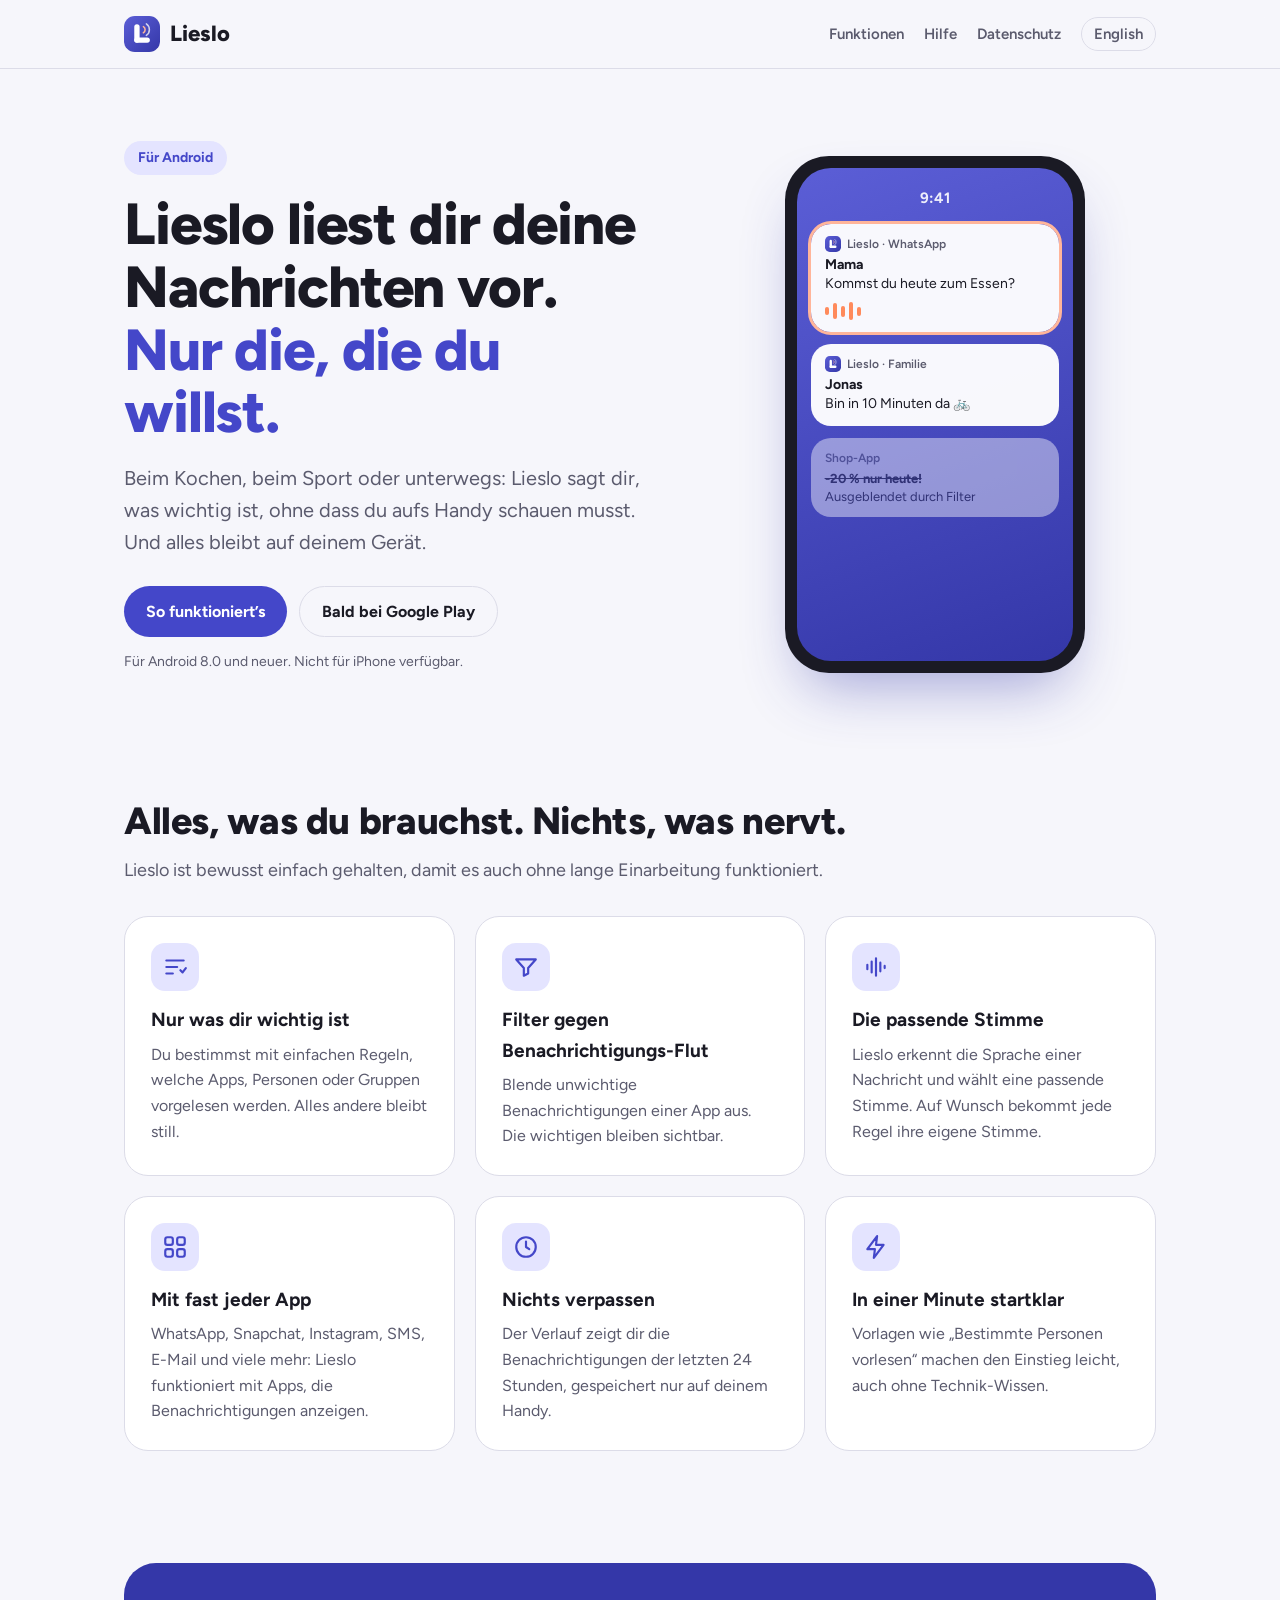
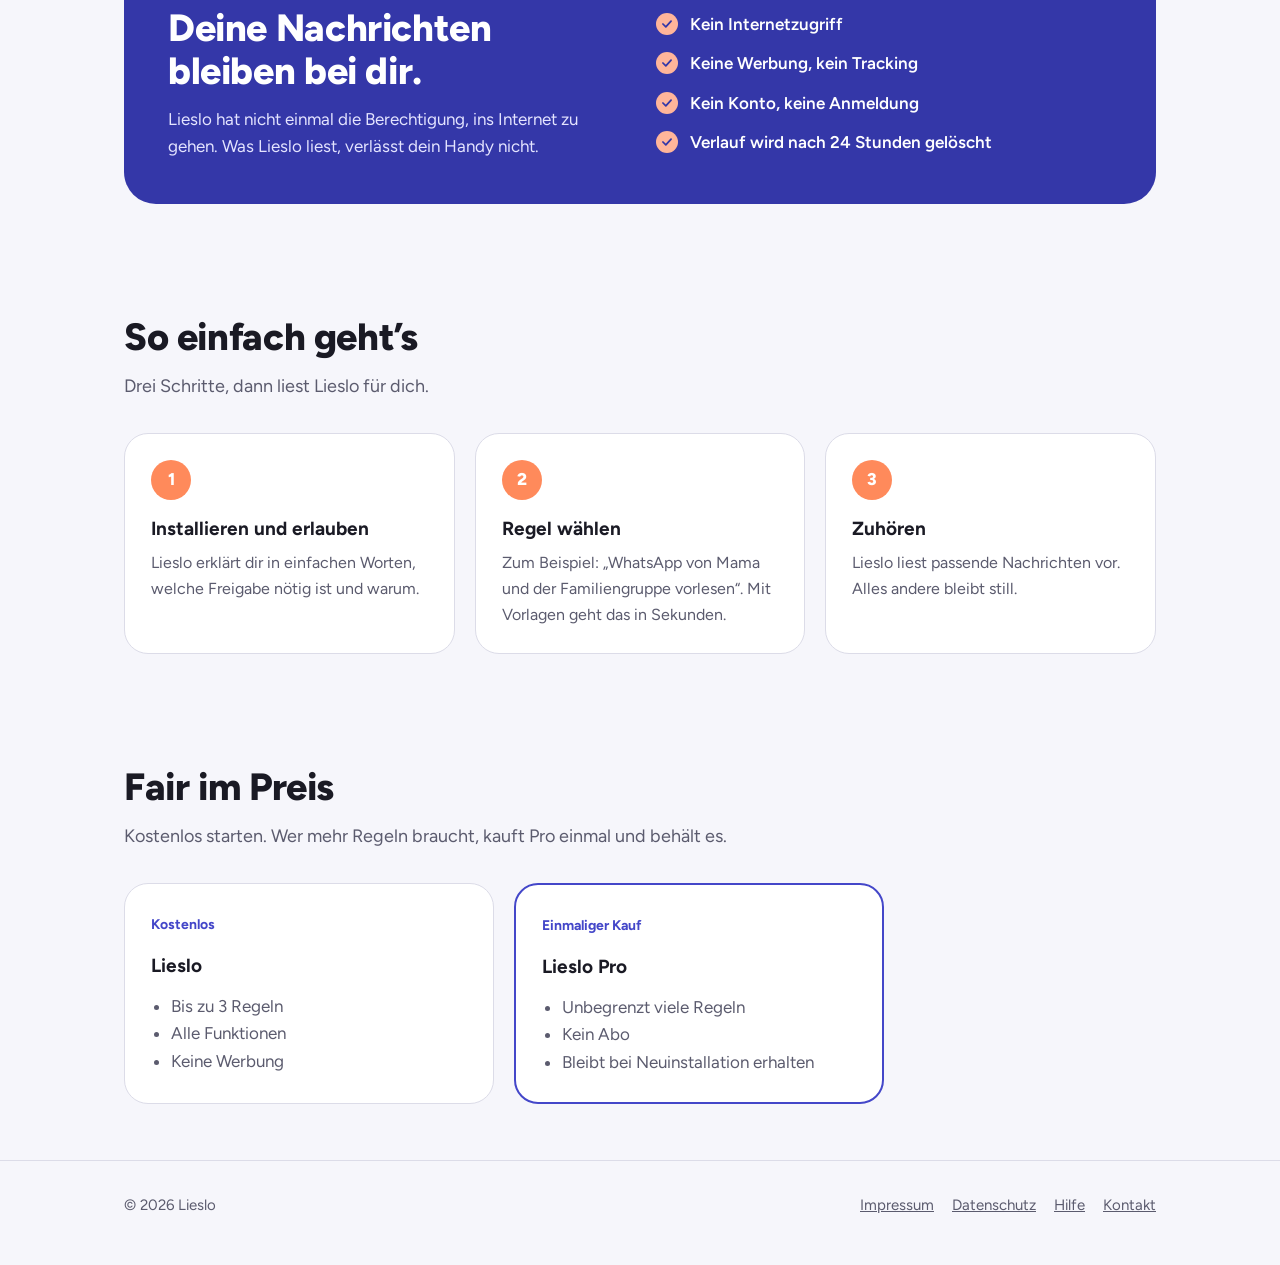
==== index.html @ 88d10741 "Lieslo-Website: erste Fassung (DE + EN, Hilfe, Datenschutz, Impressum)" ====
<!doctype html>
<html lang="de">
<head>
<meta charset="utf-8">
<meta name="viewport" content="width=device-width, initial-scale=1">
<title>Lieslo – Nachrichten vorlesen lassen</title>
<meta name="description" content="Lieslo liest dir Benachrichtigungen von WhatsApp & Co. vor – nur die, die du willst. Ohne Internet, ohne Werbung, für Android.">
<meta name="theme-color" content="#3437A8">
<link rel="icon" href="/icon.svg" type="image/svg+xml">
<link rel="stylesheet" href="/style.css">
</head>
<body>
<header class="top"><div class="wrap">
<a class="brand" href="/"><img src="/icon.svg" alt="" width="36" height="36">Lieslo</a>
<nav class="main" aria-label="Hauptmenü"><a class="hide-s" href="/#funktionen">Funktionen</a><a class="" href="/hilfe.html">Hilfe</a><a class="hide-s" href="/datenschutz.html">Datenschutz</a><a class="lang" href="/en/" hreflang="en" lang="en">English</a></nav>
</div></header>
<main>
<section class="hero"><div class="wrap">
<div>
<span class="eyebrow">Für Android</span>
<h1>Lieslo liest dir deine Nachrichten vor. <em>Nur die, die du willst.</em></h1>
<p class="lead">Beim Kochen, beim Sport oder unterwegs: Lieslo sagt dir, was wichtig ist, ohne dass du aufs Handy schauen musst. Und alles bleibt auf deinem Gerät.</p>
<div class="btns"><a class="btn primary" href="#so-gehts">So funktioniert’s</a><span class="btn ghost" aria-disabled="true">Bald bei Google Play</span></div>
<p class="note">Für Android 8.0 und neuer. Nicht für iPhone verfügbar.</p>
</div>
<div class="phone" role="img" aria-label="Beispiel: Lieslo liest eine WhatsApp-Nachricht vor und blendet eine Werbe-Benachrichtigung aus">
<div class="screen"><div class="time">9:41</div>
<div class="notif speaking"><div class="app"><img src="/icon.svg" alt="">Lieslo · WhatsApp</div><b>Mama</b>Kommst du heute zum Essen?<div class="wave"><span></span><span></span><span></span><span></span><span></span></div></div>
<div class="notif"><div class="app"><img src="/icon.svg" alt="">Lieslo · Familie</div><b>Jonas</b>Bin in 10 Minuten da 🚲</div>
<div class="notif muted"><div class="app">Shop-App</div><b>-20 % nur heute!</b>Ausgeblendet durch Filter</div>
</div></div>
</div></section>
<section id="funktionen"><div class="wrap">
<h2>Alles, was du brauchst. Nichts, was nervt.</h2>
<p class="sub">Lieslo ist bewusst einfach gehalten, damit es auch ohne lange Einarbeitung funktioniert.</p>
<div class="grid"><div class="card"><div class="ico" aria-hidden="true"><svg viewBox="0 0 24 24"><path d="M4 6h16M4 12h10M4 18h6"/><path d="M17 15l2 2 3-4"/></svg></div><h3>Nur was dir wichtig ist</h3><p>Du bestimmst mit einfachen Regeln, welche Apps, Personen oder Gruppen vorgelesen werden. Alles andere bleibt still.</p></div><div class="card"><div class="ico" aria-hidden="true"><svg viewBox="0 0 24 24"><path d="M3 5h18l-7 8v5l-4 2v-7z"/></svg></div><h3>Filter gegen Benachrichtigungs-Flut</h3><p>Blende unwichtige Benachrichtigungen einer App aus. Die wichtigen bleiben sichtbar.</p></div><div class="card"><div class="ico" aria-hidden="true"><svg viewBox="0 0 24 24"><path d="M4 10v4M8 7v10M12 4v16M16 8v8M20 11v2"/></svg></div><h3>Die passende Stimme</h3><p>Lieslo erkennt die Sprache einer Nachricht und wählt eine passende Stimme. Auf Wunsch bekommt jede Regel ihre eigene Stimme.</p></div><div class="card"><div class="ico" aria-hidden="true"><svg viewBox="0 0 24 24"><rect x="3" y="3" width="7" height="7" rx="2"/><rect x="14" y="3" width="7" height="7" rx="2"/><rect x="3" y="14" width="7" height="7" rx="2"/><rect x="14" y="14" width="7" height="7" rx="2"/></svg></div><h3>Mit fast jeder App</h3><p>WhatsApp, Snapchat, Instagram, SMS, E-Mail und viele mehr: Lieslo funktioniert mit Apps, die Benachrichtigungen anzeigen.</p></div><div class="card"><div class="ico" aria-hidden="true"><svg viewBox="0 0 24 24"><circle cx="12" cy="12" r="9"/><path d="M12 7v5l3 2"/></svg></div><h3>Nichts verpassen</h3><p>Der Verlauf zeigt dir die Benachrichtigungen der letzten 24 Stunden, gespeichert nur auf deinem Handy.</p></div><div class="card"><div class="ico" aria-hidden="true"><svg viewBox="0 0 24 24"><path d="M13 2L4 14h7l-1 8 9-12h-7z"/></svg></div><h3>In einer Minute startklar</h3><p>Vorlagen wie „Bestimmte Personen vorlesen“ machen den Einstieg leicht, auch ohne Technik-Wissen.</p></div></div>
</div></section>
<section><div class="wrap"><div class="privacy">
<div><h2>Deine Nachrichten bleiben bei dir.</h2><p>Lieslo hat nicht einmal die Berechtigung, ins Internet zu gehen. Was Lieslo liest, verlässt dein Handy nicht.</p></div>
<ul><li>Kein Internetzugriff</li><li>Keine Werbung, kein Tracking</li><li>Kein Konto, keine Anmeldung</li><li>Verlauf wird nach 24 Stunden gelöscht</li></ul>
</div></div></section>
<section id="so-gehts"><div class="wrap">
<h2>So einfach geht’s</h2>
<p class="sub">Drei Schritte, dann liest Lieslo für dich.</p>
<div class="steps">
<div class="card"><h3>Installieren und erlauben</h3><p>Lieslo erklärt dir in einfachen Worten, welche Freigabe nötig ist und warum.</p></div>
<div class="card"><h3>Regel wählen</h3><p>Zum Beispiel: „WhatsApp von Mama und der Familiengruppe vorlesen“. Mit Vorlagen geht das in Sekunden.</p></div>
<div class="card"><h3>Zuhören</h3><p>Lieslo liest passende Nachrichten vor. Alles andere bleibt still.</p></div>
</div></div></section>
<section><div class="wrap">
<h2>Fair im Preis</h2>
<p class="sub">Kostenlos starten. Wer mehr Regeln braucht, kauft Pro einmal und behält es.</p>
<div class="price">
<div class="card"><span class="tag">Kostenlos</span><h3>Lieslo</h3><ul><li>Bis zu 3 Regeln</li><li>Alle Funktionen</li><li>Keine Werbung</li></ul></div>
<div class="card pro"><span class="tag">Einmaliger Kauf</span><h3>Lieslo Pro</h3><ul><li>Unbegrenzt viele Regeln</li><li>Kein Abo</li><li>Bleibt bei Neuinstallation erhalten</li></ul></div>
</div></div></section>
</main>
<footer><div class="wrap"><span>© 2026 Lieslo</span><nav aria-label="Footer"><a href="/impressum.html">Impressum</a><a href="/datenschutz.html">Datenschutz</a><a href="/hilfe.html">Hilfe</a><a href="mailto:lieslo.adress@gmail.com">Kontakt</a></nav></div></footer>
</body>
</html>
---- style.css ----
@font-face{font-family:"Figtree";src:url("/fonts/figtree.ttf") format("truetype");font-weight:300 900;font-display:swap}
:root{--indigo:#4447C9;--indigo-dark:#3437A8;--bg:#F6F6FB;--card:#FFFFFF;--soft:#E4E4FF;--ink:#1A1A24;--muted:#5B5B6E;--coral:#FF8A5B;--coral-soft:#FFB59A;--line:#DCDCE8;--radius:24px}
@media (prefers-color-scheme:dark){:root{--bg:#121220;--card:#1C1C2E;--soft:#2A2A4A;--ink:#F1F1F8;--muted:#B4B4C8;--line:#33334A;--indigo:#8C8FF2}}
*{box-sizing:border-box}
html{scroll-behavior:smooth}
body{margin:0;font-family:"Figtree",system-ui,-apple-system,"Segoe UI",sans-serif;background:var(--bg);color:var(--ink);line-height:1.6;font-size:17px;-webkit-font-smoothing:antialiased}
a{color:var(--indigo)}a:hover{color:var(--indigo-dark)}
@media (prefers-color-scheme:dark){a:hover{color:#B3B5FF}}
.wrap{max-width:1080px;margin:0 auto;padding:0 24px}
header.top{position:sticky;top:0;z-index:10;background:color-mix(in srgb,var(--bg) 88%,transparent);backdrop-filter:blur(10px);border-bottom:1px solid var(--line)}
header.top .wrap{display:flex;align-items:center;justify-content:space-between;min-height:68px;gap:12px}
.brand{display:flex;align-items:center;gap:10px;text-decoration:none;color:var(--ink);font-weight:800;font-size:22px}
.brand img{width:36px;height:36px}
nav.main{display:flex;gap:20px;align-items:center;flex-wrap:wrap}
nav.main a{text-decoration:none;color:var(--muted);font-weight:600;font-size:15px}
nav.main a:hover,nav.main a[aria-current]{color:var(--ink)}
.lang{border:1px solid var(--line);border-radius:999px;padding:4px 12px}
.hero{padding:72px 0 56px}
.hero .wrap{display:grid;grid-template-columns:1.1fr .9fr;gap:48px;align-items:center}
.eyebrow{display:inline-block;background:var(--soft);color:var(--indigo);font-weight:700;font-size:14px;padding:6px 14px;border-radius:999px}
h1{font-size:clamp(36px,5.2vw,58px);line-height:1.08;letter-spacing:-.02em;margin:18px 0 18px;font-weight:800}
h1 em{font-style:normal;color:var(--indigo)}
.lead{font-size:20px;color:var(--muted);max-width:34em;margin:0 0 28px}
.btns{display:flex;gap:12px;flex-wrap:wrap}
.btn{display:inline-flex;align-items:center;gap:8px;min-height:48px;padding:12px 22px;border-radius:999px;font-weight:700;text-decoration:none;font-size:16px}
.btn.primary{background:var(--indigo);color:#fff}
.btn.primary:hover{background:var(--indigo-dark);color:#fff}
@media (prefers-color-scheme:dark){.btn.primary{background:#5B5ED6}.btn.primary:hover{background:#4447C9}}
.btn.ghost{border:1.5px solid var(--line);color:var(--ink)}
.btn.ghost:hover{border-color:var(--indigo);color:var(--ink)}
.note{font-size:14px;color:var(--muted);margin-top:14px}
/* phone */
.phone{justify-self:center;width:300px;max-width:100%;aspect-ratio:9/15.5;border-radius:44px;background:#1A1A24;padding:12px;box-shadow:0 30px 60px -20px rgba(52,55,168,.45)}
.screen{height:100%;border-radius:34px;background:linear-gradient(160deg,#5B5ED6,#3437A8);padding:56px 14px 14px;display:flex;flex-direction:column;gap:12px;position:relative;overflow:hidden}
.screen .time{position:absolute;top:18px;left:0;right:0;text-align:center;color:#fff;font-weight:700;font-size:15px;opacity:.9}
.notif{background:rgba(255,255,255,.96);color:#1A1A24;border-radius:20px;padding:12px 14px;font-size:14px;line-height:1.35}
.notif .app{display:flex;align-items:center;gap:6px;font-size:12px;color:#5B5B6E;font-weight:600;margin-bottom:4px}
.notif .app img{width:16px;height:16px}
.notif b{display:block}
.notif.speaking{outline:3px solid var(--coral-soft)}
.wave{display:flex;gap:4px;align-items:center;height:18px;margin-top:8px}
.wave span{width:4px;border-radius:2px;background:var(--coral);animation:w 1.1s ease-in-out infinite}
.wave span:nth-child(1){height:8px}.wave span:nth-child(2){height:16px;animation-delay:.1s}.wave span:nth-child(3){height:11px;animation-delay:.2s}.wave span:nth-child(4){height:18px;animation-delay:.3s}.wave span:nth-child(5){height:9px;animation-delay:.4s}
@keyframes w{50%{transform:scaleY(.4)}}
@media (prefers-reduced-motion:reduce){.wave span{animation:none}}
.notif.muted{opacity:.45;font-size:13px}
.notif.muted b{text-decoration:line-through}
section{padding:56px 0}
h2{font-size:clamp(28px,3.4vw,38px);line-height:1.15;letter-spacing:-.01em;margin:0 0 12px;font-weight:800}
.sub{color:var(--muted);font-size:18px;max-width:40em;margin:0 0 32px}
.grid{display:grid;grid-template-columns:repeat(3,1fr);gap:20px}
.card{background:var(--card);border:1px solid var(--line);border-radius:var(--radius);padding:26px}
.card h3{margin:14px 0 6px;font-size:19px}
.card p{margin:0;color:var(--muted);font-size:16px}
.ico{width:48px;height:48px;border-radius:14px;background:var(--soft);display:grid;place-items:center}
.ico svg{width:26px;height:26px;stroke:var(--indigo);fill:none;stroke-width:2;stroke-linecap:round;stroke-linejoin:round}
.privacy{background:var(--indigo-dark);color:#fff;border-radius:32px;padding:44px;display:grid;grid-template-columns:1fr 1fr;gap:32px;align-items:center}
.privacy h2{color:#fff}
.privacy p{color:#E4E4FF;margin:0}
.privacy ul{list-style:none;margin:0;padding:0;display:grid;gap:12px}
.privacy li{display:flex;gap:12px;align-items:flex-start;font-weight:600}
.privacy li::before{content:"";flex:none;width:22px;height:22px;margin-top:2px;border-radius:50%;background:var(--coral-soft) url("data:image/svg+xml,%3Csvg xmlns='http://www.w3.org/2000/svg' viewBox='0 0 24 24' fill='none' stroke='%233437A8' stroke-width='3' stroke-linecap='round' stroke-linejoin='round'%3E%3Cpath d='M5 12l5 5 9-10'/%3E%3C/svg%3E") center/14px no-repeat}
.steps{counter-reset:s;display:grid;grid-template-columns:repeat(3,1fr);gap:20px}
.steps .card::before{counter-increment:s;content:counter(s);display:grid;place-items:center;width:40px;height:40px;border-radius:50%;background:var(--coral);color:#fff;font-weight:800}
.price{display:grid;grid-template-columns:1fr 1fr;gap:20px;max-width:760px}
.price .card.pro{border:2px solid var(--indigo)}
.price .tag{font-size:14px;font-weight:700;color:var(--indigo)}
.price ul{margin:12px 0 0;padding-left:20px;color:var(--muted)}
footer{border-top:1px solid var(--line);padding:32px 0 48px;color:var(--muted);font-size:15px}
footer .wrap{display:flex;justify-content:space-between;gap:16px;flex-wrap:wrap}
footer nav{display:flex;gap:18px;flex-wrap:wrap}
footer a{color:var(--muted)}
/* text pages */
.doc{max-width:780px;padding:48px 24px 64px;margin:0 auto}
.doc h1{font-size:clamp(32px,4vw,44px)}
.doc h2{font-size:24px;margin:36px 0 8px}
.doc h3{font-size:19px;margin:24px 0 6px}
.doc p,.doc li{color:var(--ink)}
.doc .meta{color:var(--muted)}
.doc .box{background:var(--card);border:1px solid var(--line);border-radius:18px;padding:18px 22px}
.doc hr{border:0;border-top:1px solid var(--line);margin:48px 0}
details{background:var(--card);border:1px solid var(--line);border-radius:18px;padding:16px 20px;margin:12px 0}
summary{cursor:pointer;font-weight:700;min-height:28px}
@media (max-width:860px){.hero .wrap,.privacy{grid-template-columns:1fr}.grid,.steps{grid-template-columns:1fr 1fr}.hero{padding-top:40px}}
@media (max-width:600px){.grid,.steps,.price{grid-template-columns:1fr}nav.main{gap:12px;flex-wrap:nowrap}nav.main .hide-s{display:none}nav.main a{font-size:14px}.brand{font-size:20px}.phone{width:270px}.privacy{padding:28px}body{font-size:16px}}
:focus-visible{outline:3px solid var(--coral);outline-offset:3px;border-radius:6px}
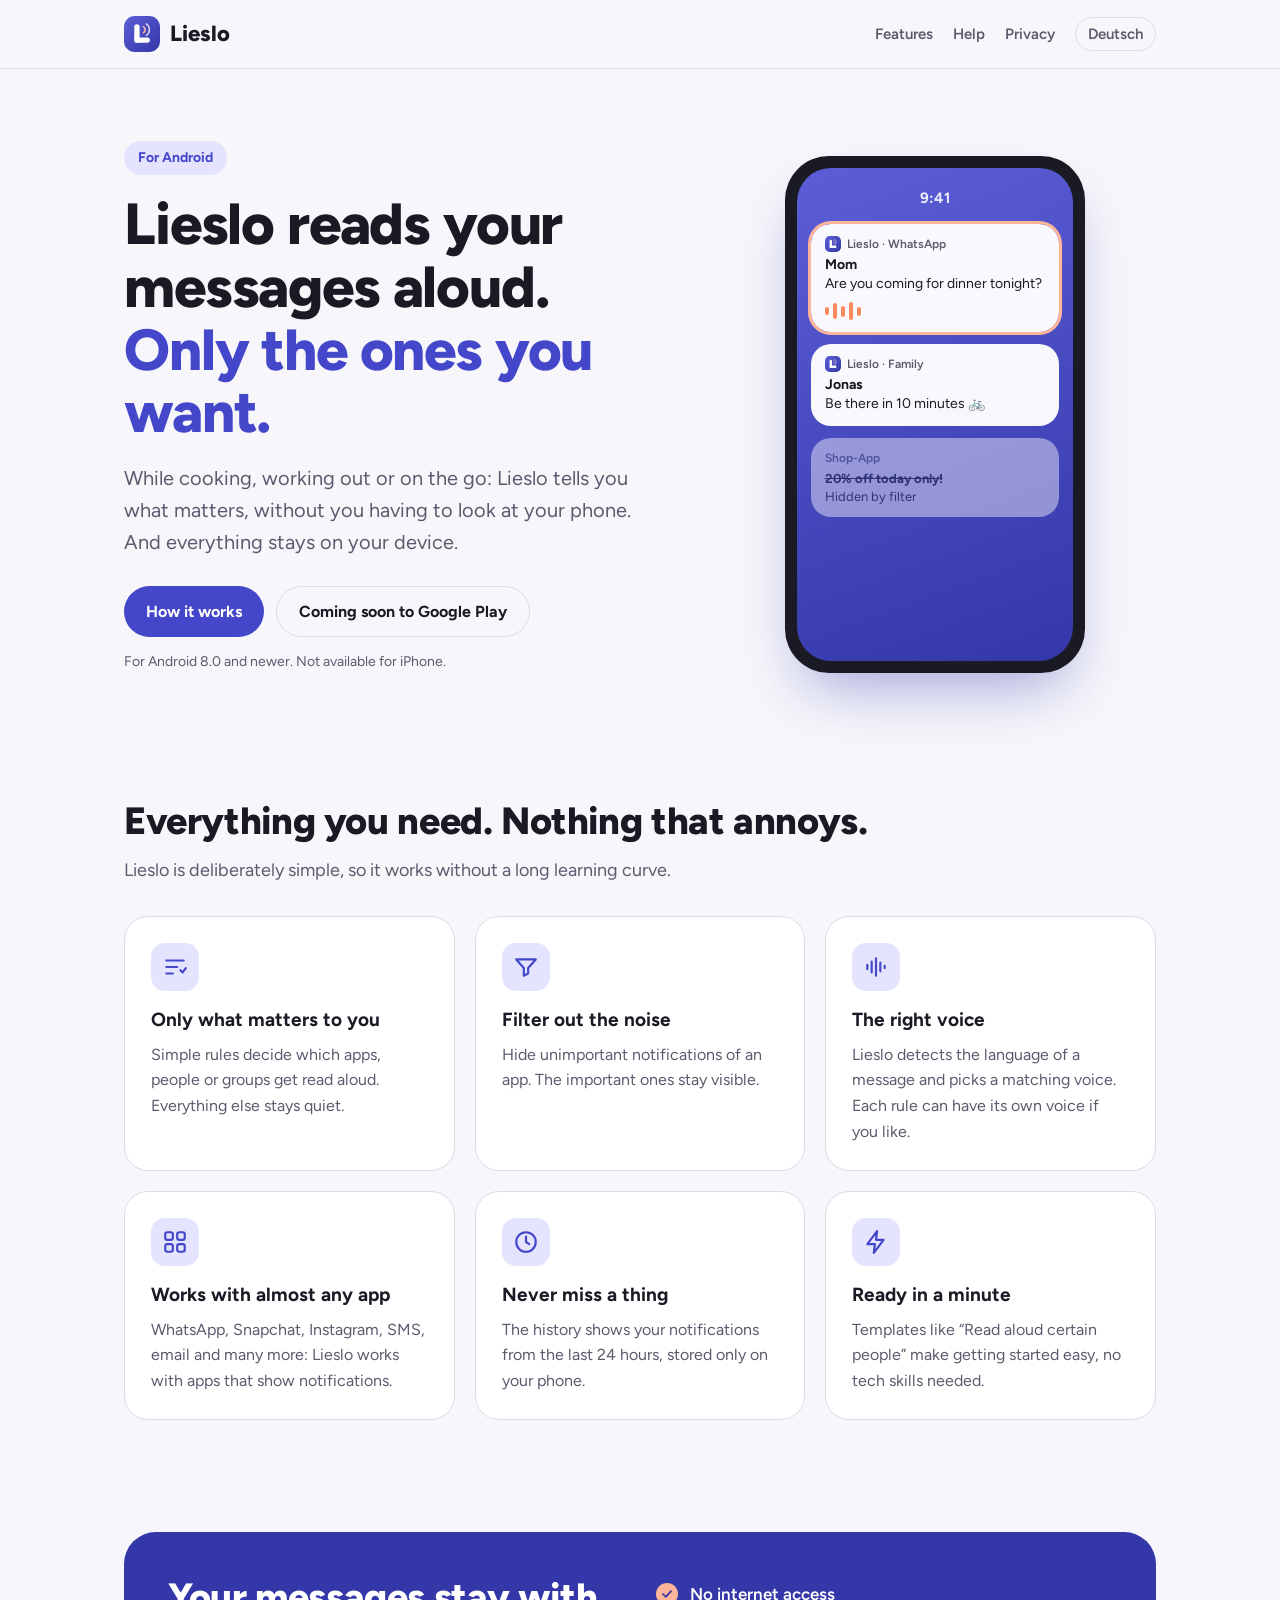
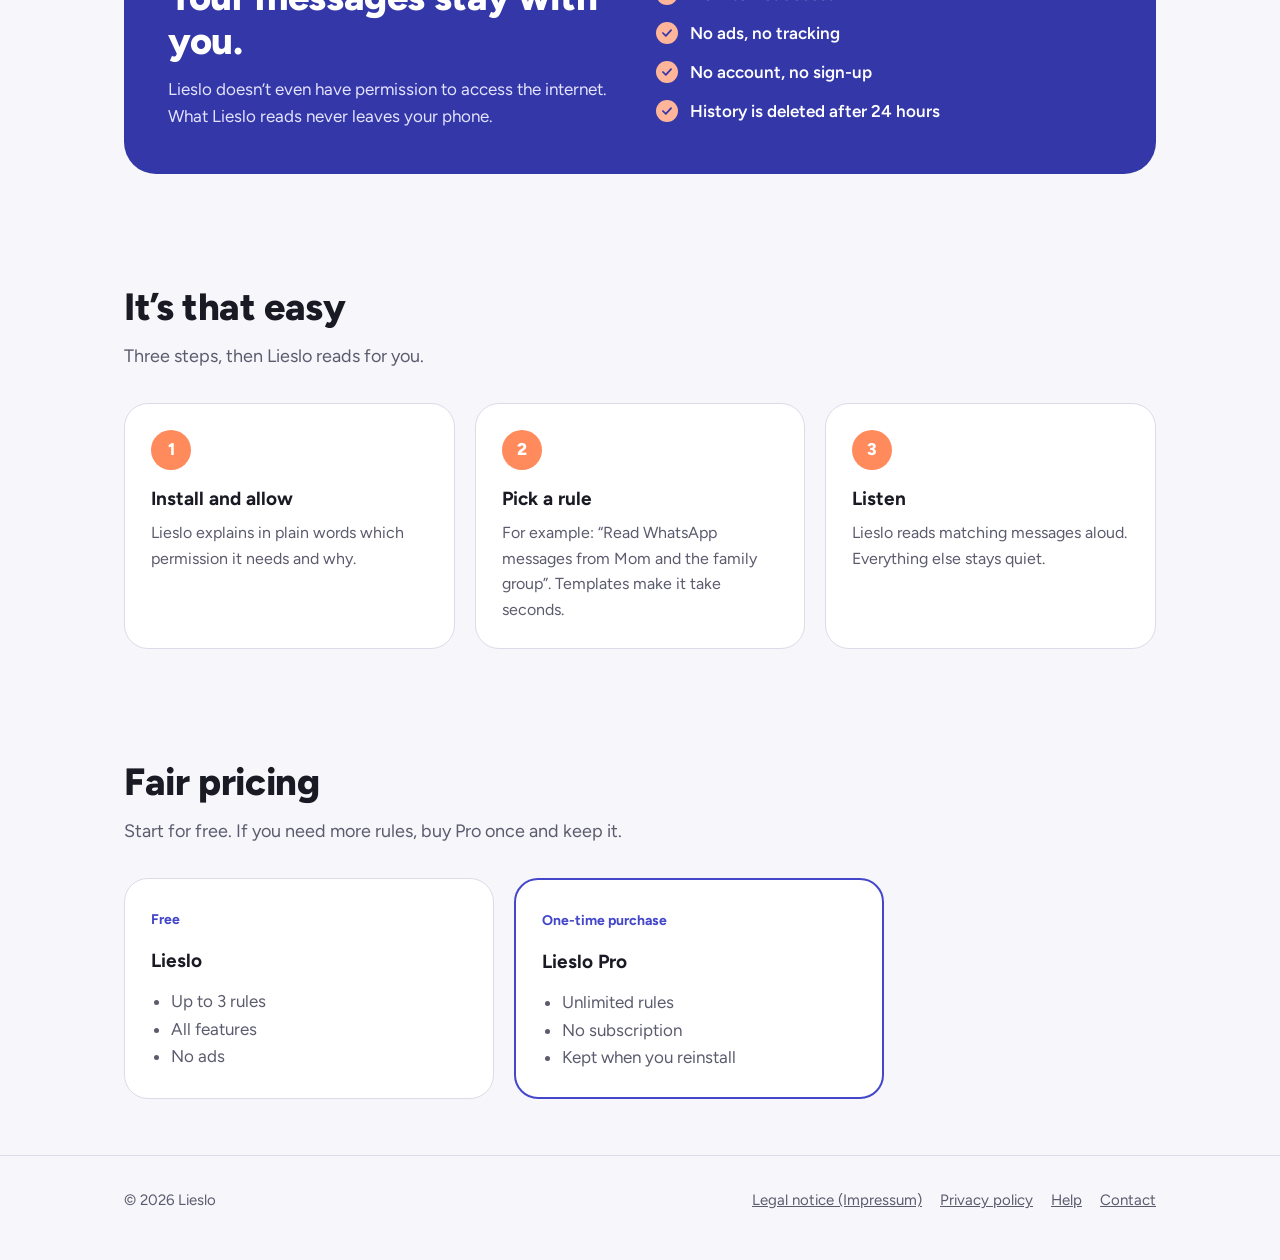
==== commit bbdc1250: "Englisch als Standard: jede Seite nur in einer Sprache (EN unter /, DE unter /de/), Datenschutz und " ====
--- a/index.html
+++ b/index.html
@@ -1,10 +1,10 @@
 <!doctype html>
-<html lang="de">
+<html lang="en">
 <head>
 <meta charset="utf-8">
 <meta name="viewport" content="width=device-width, initial-scale=1">
-<title>Lieslo – Nachrichten vorlesen lassen</title>
-<meta name="description" content="Lieslo liest dir Benachrichtigungen von WhatsApp & Co. vor – nur die, die du willst. Ohne Internet, ohne Werbung, für Android.">
+<title>Lieslo – Read notifications aloud</title>
+<meta name="description" content="Lieslo reads your notifications from WhatsApp & co. aloud – only the ones you want. No internet, no ads, for Android.">
 <meta name="theme-color" content="#3437A8">
 <link rel="icon" href="/icon.svg" type="image/svg+xml">
 <link rel="stylesheet" href="/style.css">
@@ -12,49 +12,49 @@
 <body>
 <header class="top"><div class="wrap">
 <a class="brand" href="/"><img src="/icon.svg" alt="" width="36" height="36">Lieslo</a>
-<nav class="main" aria-label="Hauptmenü"><a class="hide-s" href="/#funktionen">Funktionen</a><a class="" href="/hilfe.html">Hilfe</a><a class="hide-s" href="/datenschutz.html">Datenschutz</a><a class="lang" href="/en/" hreflang="en" lang="en">English</a></nav>
+<nav class="main" aria-label="Main menu"><a class="hide-s" href="/#features">Features</a><a class="" href="/en/help.html">Help</a><a class="hide-s" href="/en/privacy.html">Privacy</a><a class="lang" href="/de/" hreflang="de" lang="de">Deutsch</a></nav>
 </div></header>
 <main>
 <section class="hero"><div class="wrap">
 <div>
-<span class="eyebrow">Für Android</span>
-<h1>Lieslo liest dir deine Nachrichten vor. <em>Nur die, die du willst.</em></h1>
-<p class="lead">Beim Kochen, beim Sport oder unterwegs: Lieslo sagt dir, was wichtig ist, ohne dass du aufs Handy schauen musst. Und alles bleibt auf deinem Gerät.</p>
-<div class="btns"><a class="btn primary" href="#so-gehts">So funktioniert’s</a><span class="btn ghost" aria-disabled="true">Bald bei Google Play</span></div>
-<p class="note">Für Android 8.0 und neuer. Nicht für iPhone verfügbar.</p>
+<span class="eyebrow">For Android</span>
+<h1>Lieslo reads your messages aloud. <em>Only the ones you want.</em></h1>
+<p class="lead">While cooking, working out or on the go: Lieslo tells you what matters, without you having to look at your phone. And everything stays on your device.</p>
+<div class="btns"><a class="btn primary" href="#how">How it works</a><span class="btn ghost" aria-disabled="true">Coming soon to Google Play</span></div>
+<p class="note">For Android 8.0 and newer. Not available for iPhone.</p>
 </div>
-<div class="phone" role="img" aria-label="Beispiel: Lieslo liest eine WhatsApp-Nachricht vor und blendet eine Werbe-Benachrichtigung aus">
+<div class="phone" role="img" aria-label="Example: Lieslo reads a WhatsApp message aloud and hides a promotional notification">
 <div class="screen"><div class="time">9:41</div>
-<div class="notif speaking"><div class="app"><img src="/icon.svg" alt="">Lieslo · WhatsApp</div><b>Mama</b>Kommst du heute zum Essen?<div class="wave"><span></span><span></span><span></span><span></span><span></span></div></div>
-<div class="notif"><div class="app"><img src="/icon.svg" alt="">Lieslo · Familie</div><b>Jonas</b>Bin in 10 Minuten da 🚲</div>
-<div class="notif muted"><div class="app">Shop-App</div><b>-20 % nur heute!</b>Ausgeblendet durch Filter</div>
+<div class="notif speaking"><div class="app"><img src="/icon.svg" alt="">Lieslo · WhatsApp</div><b>Mom</b>Are you coming for dinner tonight?<div class="wave"><span></span><span></span><span></span><span></span><span></span></div></div>
+<div class="notif"><div class="app"><img src="/icon.svg" alt="">Lieslo · Family</div><b>Jonas</b>Be there in 10 minutes 🚲</div>
+<div class="notif muted"><div class="app">Shop-App</div><b>20% off today only!</b>Hidden by filter</div>
 </div></div>
 </div></section>
-<section id="funktionen"><div class="wrap">
-<h2>Alles, was du brauchst. Nichts, was nervt.</h2>
-<p class="sub">Lieslo ist bewusst einfach gehalten, damit es auch ohne lange Einarbeitung funktioniert.</p>
-<div class="grid"><div class="card"><div class="ico" aria-hidden="true"><svg viewBox="0 0 24 24"><path d="M4 6h16M4 12h10M4 18h6"/><path d="M17 15l2 2 3-4"/></svg></div><h3>Nur was dir wichtig ist</h3><p>Du bestimmst mit einfachen Regeln, welche Apps, Personen oder Gruppen vorgelesen werden. Alles andere bleibt still.</p></div><div class="card"><div class="ico" aria-hidden="true"><svg viewBox="0 0 24 24"><path d="M3 5h18l-7 8v5l-4 2v-7z"/></svg></div><h3>Filter gegen Benachrichtigungs-Flut</h3><p>Blende unwichtige Benachrichtigungen einer App aus. Die wichtigen bleiben sichtbar.</p></div><div class="card"><div class="ico" aria-hidden="true"><svg viewBox="0 0 24 24"><path d="M4 10v4M8 7v10M12 4v16M16 8v8M20 11v2"/></svg></div><h3>Die passende Stimme</h3><p>Lieslo erkennt die Sprache einer Nachricht und wählt eine passende Stimme. Auf Wunsch bekommt jede Regel ihre eigene Stimme.</p></div><div class="card"><div class="ico" aria-hidden="true"><svg viewBox="0 0 24 24"><rect x="3" y="3" width="7" height="7" rx="2"/><rect x="14" y="3" width="7" height="7" rx="2"/><rect x="3" y="14" width="7" height="7" rx="2"/><rect x="14" y="14" width="7" height="7" rx="2"/></svg></div><h3>Mit fast jeder App</h3><p>WhatsApp, Snapchat, Instagram, SMS, E-Mail und viele mehr: Lieslo funktioniert mit Apps, die Benachrichtigungen anzeigen.</p></div><div class="card"><div class="ico" aria-hidden="true"><svg viewBox="0 0 24 24"><circle cx="12" cy="12" r="9"/><path d="M12 7v5l3 2"/></svg></div><h3>Nichts verpassen</h3><p>Der Verlauf zeigt dir die Benachrichtigungen der letzten 24 Stunden, gespeichert nur auf deinem Handy.</p></div><div class="card"><div class="ico" aria-hidden="true"><svg viewBox="0 0 24 24"><path d="M13 2L4 14h7l-1 8 9-12h-7z"/></svg></div><h3>In einer Minute startklar</h3><p>Vorlagen wie „Bestimmte Personen vorlesen“ machen den Einstieg leicht, auch ohne Technik-Wissen.</p></div></div>
+<section id="features"><div class="wrap">
+<h2>Everything you need. Nothing that annoys.</h2>
+<p class="sub">Lieslo is deliberately simple, so it works without a long learning curve.</p>
+<div class="grid"><div class="card"><div class="ico" aria-hidden="true"><svg viewBox="0 0 24 24"><path d="M4 6h16M4 12h10M4 18h6"/><path d="M17 15l2 2 3-4"/></svg></div><h3>Only what matters to you</h3><p>Simple rules decide which apps, people or groups get read aloud. Everything else stays quiet.</p></div><div class="card"><div class="ico" aria-hidden="true"><svg viewBox="0 0 24 24"><path d="M3 5h18l-7 8v5l-4 2v-7z"/></svg></div><h3>Filter out the noise</h3><p>Hide unimportant notifications of an app. The important ones stay visible.</p></div><div class="card"><div class="ico" aria-hidden="true"><svg viewBox="0 0 24 24"><path d="M4 10v4M8 7v10M12 4v16M16 8v8M20 11v2"/></svg></div><h3>The right voice</h3><p>Lieslo detects the language of a message and picks a matching voice. Each rule can have its own voice if you like.</p></div><div class="card"><div class="ico" aria-hidden="true"><svg viewBox="0 0 24 24"><rect x="3" y="3" width="7" height="7" rx="2"/><rect x="14" y="3" width="7" height="7" rx="2"/><rect x="3" y="14" width="7" height="7" rx="2"/><rect x="14" y="14" width="7" height="7" rx="2"/></svg></div><h3>Works with almost any app</h3><p>WhatsApp, Snapchat, Instagram, SMS, email and many more: Lieslo works with apps that show notifications.</p></div><div class="card"><div class="ico" aria-hidden="true"><svg viewBox="0 0 24 24"><circle cx="12" cy="12" r="9"/><path d="M12 7v5l3 2"/></svg></div><h3>Never miss a thing</h3><p>The history shows your notifications from the last 24 hours, stored only on your phone.</p></div><div class="card"><div class="ico" aria-hidden="true"><svg viewBox="0 0 24 24"><path d="M13 2L4 14h7l-1 8 9-12h-7z"/></svg></div><h3>Ready in a minute</h3><p>Templates like “Read aloud certain people” make getting started easy, no tech skills needed.</p></div></div>
 </div></section>
 <section><div class="wrap"><div class="privacy">
-<div><h2>Deine Nachrichten bleiben bei dir.</h2><p>Lieslo hat nicht einmal die Berechtigung, ins Internet zu gehen. Was Lieslo liest, verlässt dein Handy nicht.</p></div>
-<ul><li>Kein Internetzugriff</li><li>Keine Werbung, kein Tracking</li><li>Kein Konto, keine Anmeldung</li><li>Verlauf wird nach 24 Stunden gelöscht</li></ul>
+<div><h2>Your messages stay with you.</h2><p>Lieslo doesn’t even have permission to access the internet. What Lieslo reads never leaves your phone.</p></div>
+<ul><li>No internet access</li><li>No ads, no tracking</li><li>No account, no sign-up</li><li>History is deleted after 24 hours</li></ul>
 </div></div></section>
-<section id="so-gehts"><div class="wrap">
-<h2>So einfach geht’s</h2>
-<p class="sub">Drei Schritte, dann liest Lieslo für dich.</p>
+<section id="how"><div class="wrap">
+<h2>It’s that easy</h2>
+<p class="sub">Three steps, then Lieslo reads for you.</p>
 <div class="steps">
-<div class="card"><h3>Installieren und erlauben</h3><p>Lieslo erklärt dir in einfachen Worten, welche Freigabe nötig ist und warum.</p></div>
-<div class="card"><h3>Regel wählen</h3><p>Zum Beispiel: „WhatsApp von Mama und der Familiengruppe vorlesen“. Mit Vorlagen geht das in Sekunden.</p></div>
-<div class="card"><h3>Zuhören</h3><p>Lieslo liest passende Nachrichten vor. Alles andere bleibt still.</p></div>
+<div class="card"><h3>Install and allow</h3><p>Lieslo explains in plain words which permission it needs and why.</p></div>
+<div class="card"><h3>Pick a rule</h3><p>For example: “Read WhatsApp messages from Mom and the family group”. Templates make it take seconds.</p></div>
+<div class="card"><h3>Listen</h3><p>Lieslo reads matching messages aloud. Everything else stays quiet.</p></div>
 </div></div></section>
 <section><div class="wrap">
-<h2>Fair im Preis</h2>
-<p class="sub">Kostenlos starten. Wer mehr Regeln braucht, kauft Pro einmal und behält es.</p>
+<h2>Fair pricing</h2>
+<p class="sub">Start for free. If you need more rules, buy Pro once and keep it.</p>
 <div class="price">
-<div class="card"><span class="tag">Kostenlos</span><h3>Lieslo</h3><ul><li>Bis zu 3 Regeln</li><li>Alle Funktionen</li><li>Keine Werbung</li></ul></div>
-<div class="card pro"><span class="tag">Einmaliger Kauf</span><h3>Lieslo Pro</h3><ul><li>Unbegrenzt viele Regeln</li><li>Kein Abo</li><li>Bleibt bei Neuinstallation erhalten</li></ul></div>
+<div class="card"><span class="tag">Free</span><h3>Lieslo</h3><ul><li>Up to 3 rules</li><li>All features</li><li>No ads</li></ul></div>
+<div class="card pro"><span class="tag">One-time purchase</span><h3>Lieslo Pro</h3><ul><li>Unlimited rules</li><li>No subscription</li><li>Kept when you reinstall</li></ul></div>
 </div></div></section>
 </main>
-<footer><div class="wrap"><span>© 2026 Lieslo</span><nav aria-label="Footer"><a href="/impressum.html">Impressum</a><a href="/datenschutz.html">Datenschutz</a><a href="/hilfe.html">Hilfe</a><a href="mailto:lieslo.adress@gmail.com">Kontakt</a></nav></div></footer>
+<footer><div class="wrap"><span>© 2026 Lieslo</span><nav aria-label="Footer"><a href="/en/legal-notice.html">Legal notice (Impressum)</a><a href="/en/privacy.html">Privacy policy</a><a href="/en/help.html">Help</a><a href="&#109;&#97;&#105;&#108;&#116;&#111;&#58;&#108;&#105;&#101;&#115;&#108;&#111;&#46;&#97;&#100;&#114;&#101;&#115;&#115;&#64;&#103;&#109;&#97;&#105;&#108;&#46;&#99;&#111;&#109;">Contact</a></nav></div></footer>
 </body>
 </html>
--- a/style.css
+++ b/style.css
@@ -79,6 +79,8 @@
 .doc .meta{color:var(--muted)}
 .doc .box{background:var(--card);border:1px solid var(--line);border-radius:18px;padding:18px 22px}
 .doc hr{border:0;border-top:1px solid var(--line);margin:48px 0}
+.doc .legal h2{font-size:19px}
+.doc .legal p{font-size:15px;color:var(--ink)}
 details{background:var(--card);border:1px solid var(--line);border-radius:18px;padding:16px 20px;margin:12px 0}
 summary{cursor:pointer;font-weight:700;min-height:28px}
 @media (max-width:860px){.hero .wrap,.privacy{grid-template-columns:1fr}.grid,.steps{grid-template-columns:1fr 1fr}.hero{padding-top:40px}}
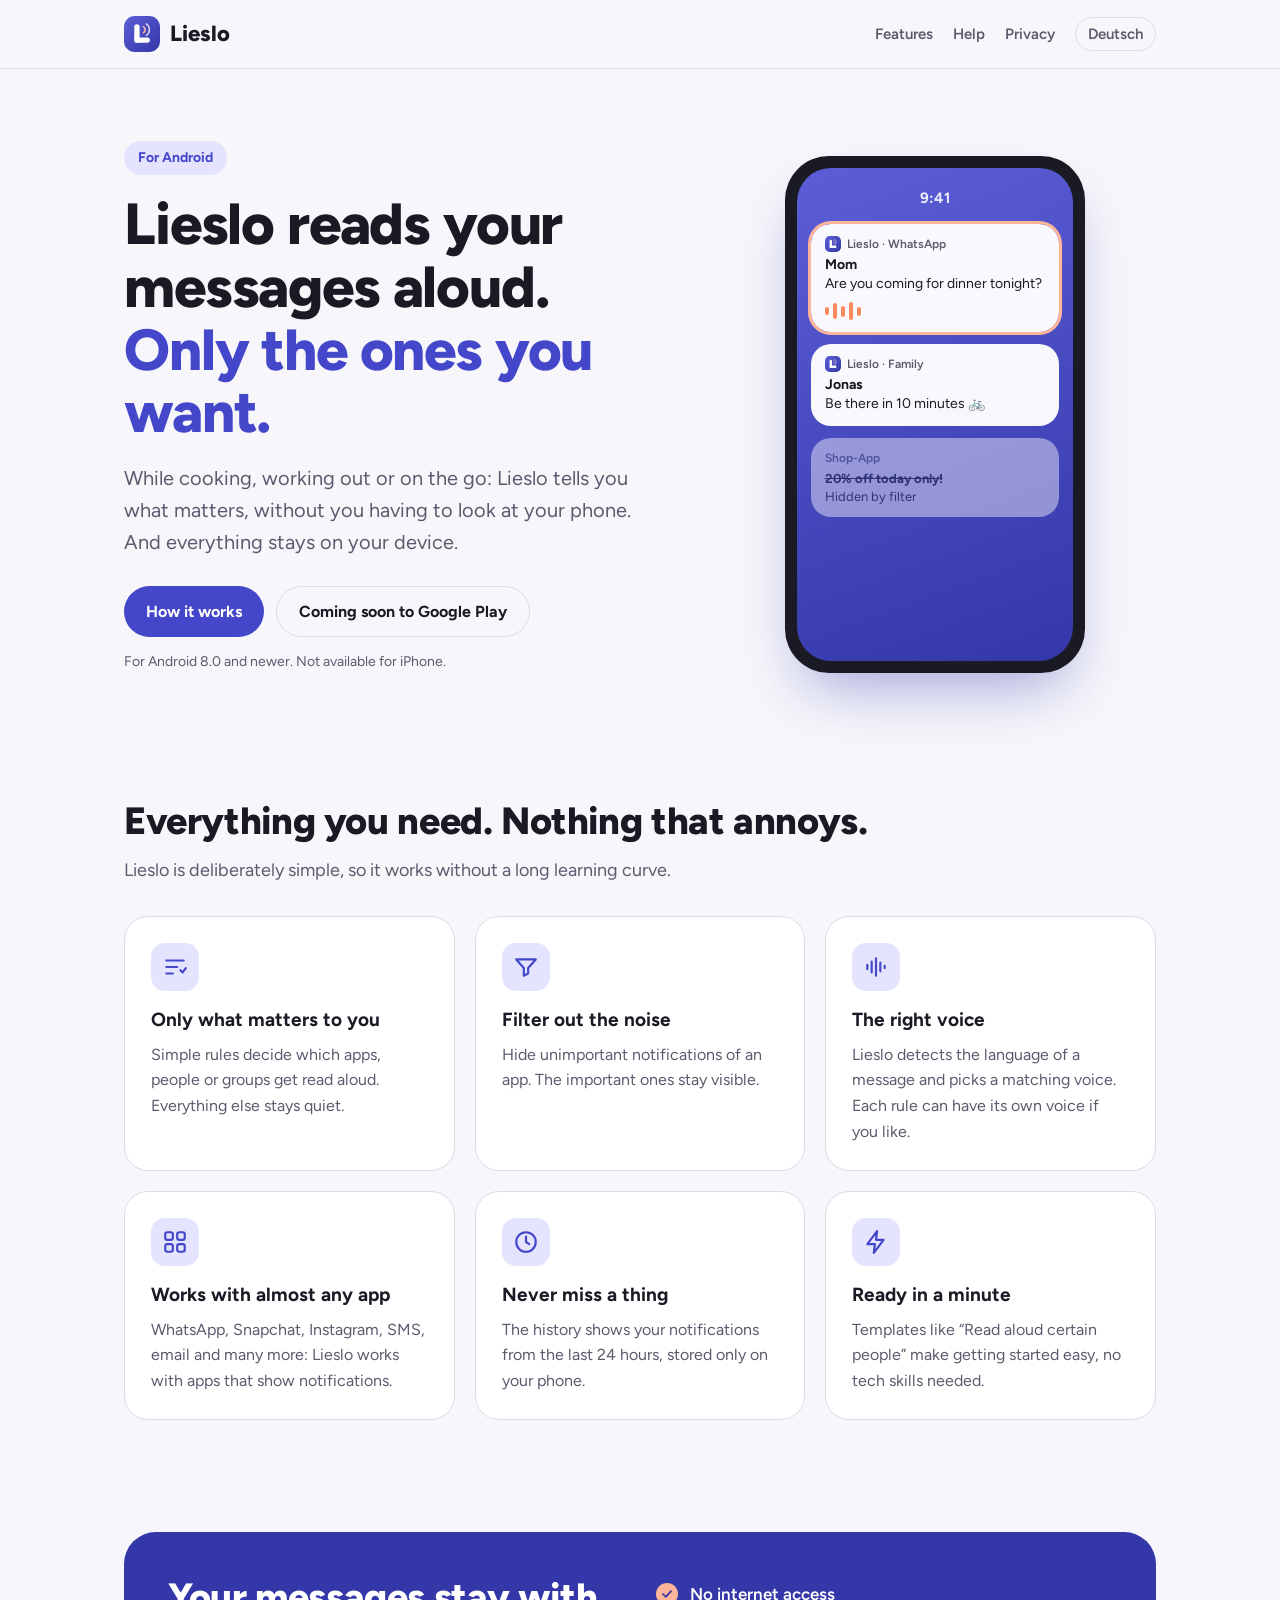
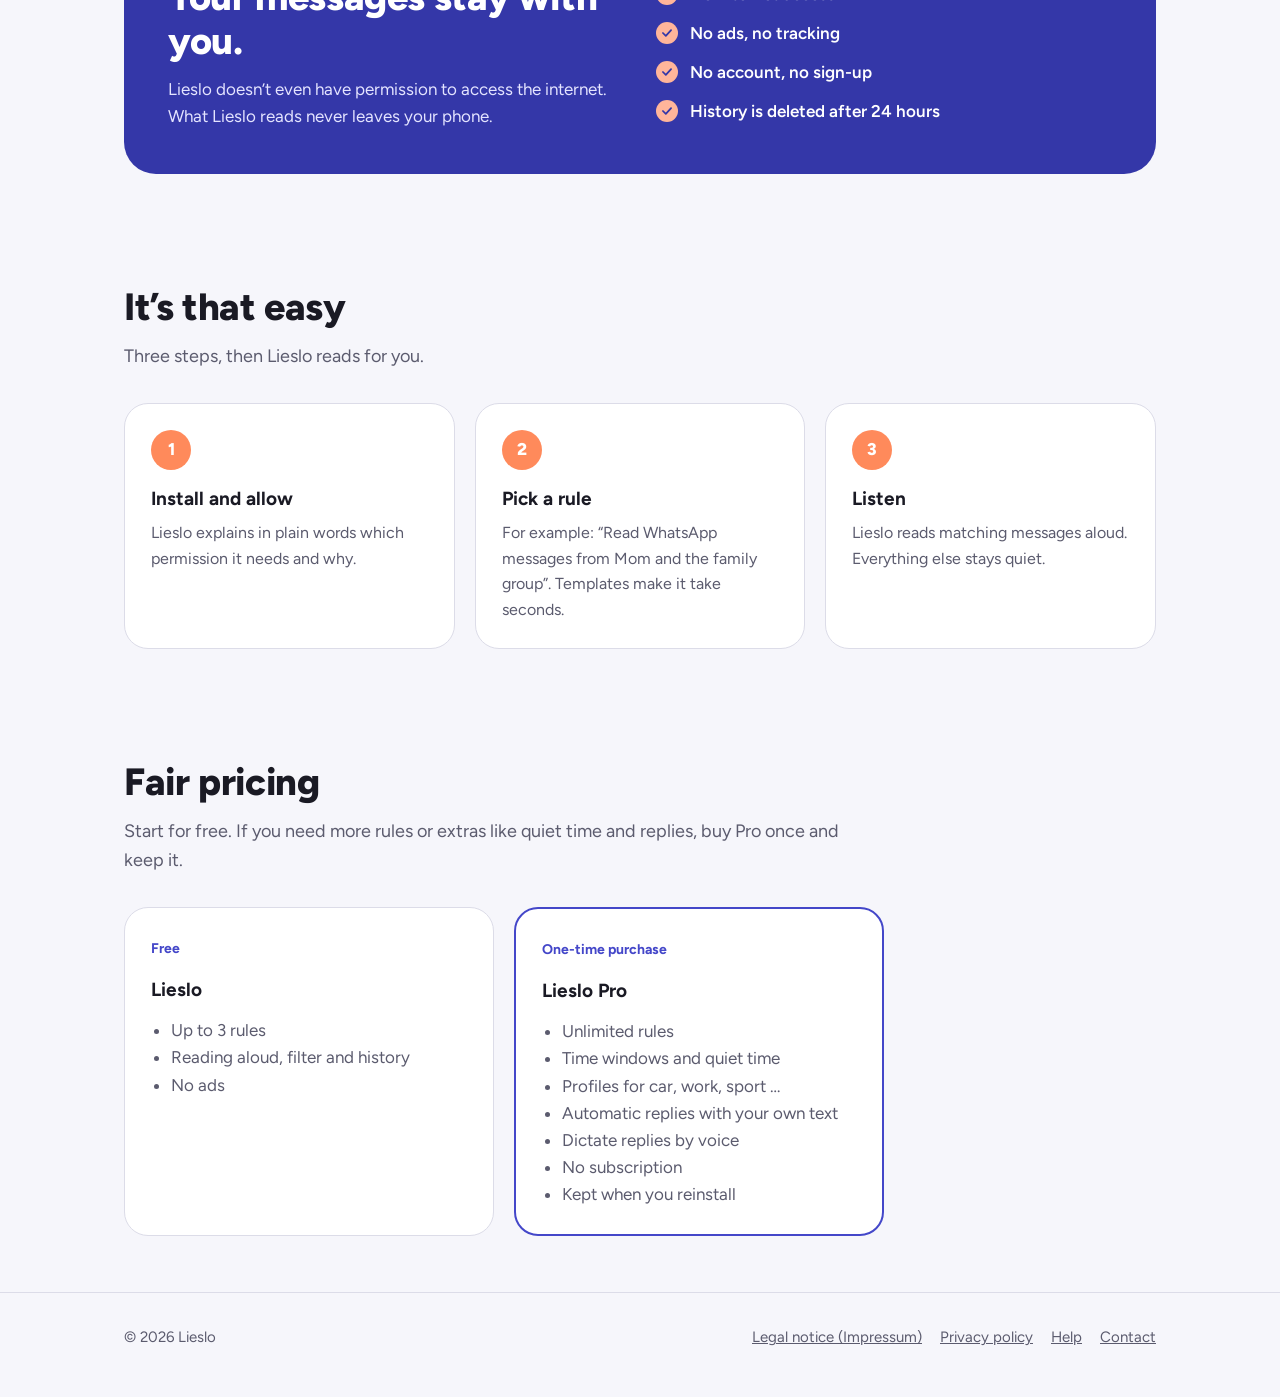
==== commit 90679f2a: "App 1.6: Startseite mit neuen Pro-Vorteilen, Hilfe zu Zeitfenstern/Ruhezeit, Profilen, automatischen" ====
--- a/index.html
+++ b/index.html
@@ -49,10 +49,10 @@
 </div></div></section>
 <section><div class="wrap">
 <h2>Fair pricing</h2>
-<p class="sub">Start for free. If you need more rules, buy Pro once and keep it.</p>
+<p class="sub">Start for free. If you need more rules or extras like quiet time and replies, buy Pro once and keep it.</p>
 <div class="price">
-<div class="card"><span class="tag">Free</span><h3>Lieslo</h3><ul><li>Up to 3 rules</li><li>All features</li><li>No ads</li></ul></div>
-<div class="card pro"><span class="tag">One-time purchase</span><h3>Lieslo Pro</h3><ul><li>Unlimited rules</li><li>No subscription</li><li>Kept when you reinstall</li></ul></div>
+<div class="card"><span class="tag">Free</span><h3>Lieslo</h3><ul><li>Up to 3 rules</li><li>Reading aloud, filter and history</li><li>No ads</li></ul></div>
+<div class="card pro"><span class="tag">One-time purchase</span><h3>Lieslo Pro</h3><ul><li>Unlimited rules</li><li>Time windows and quiet time</li><li>Profiles for car, work, sport …</li><li>Automatic replies with your own text</li><li>Dictate replies by voice</li><li>No subscription</li><li>Kept when you reinstall</li></ul></div>
 </div></div></section>
 </main>
 <footer><div class="wrap"><span>© 2026 Lieslo</span><nav aria-label="Footer"><a href="/en/legal-notice.html">Legal notice (Impressum)</a><a href="/en/privacy.html">Privacy policy</a><a href="/en/help.html">Help</a><a href="&#109;&#97;&#105;&#108;&#116;&#111;&#58;&#108;&#105;&#101;&#115;&#108;&#111;&#46;&#97;&#100;&#114;&#101;&#115;&#115;&#64;&#103;&#109;&#97;&#105;&#108;&#46;&#99;&#111;&#109;">Contact</a></nav></div></footer>
